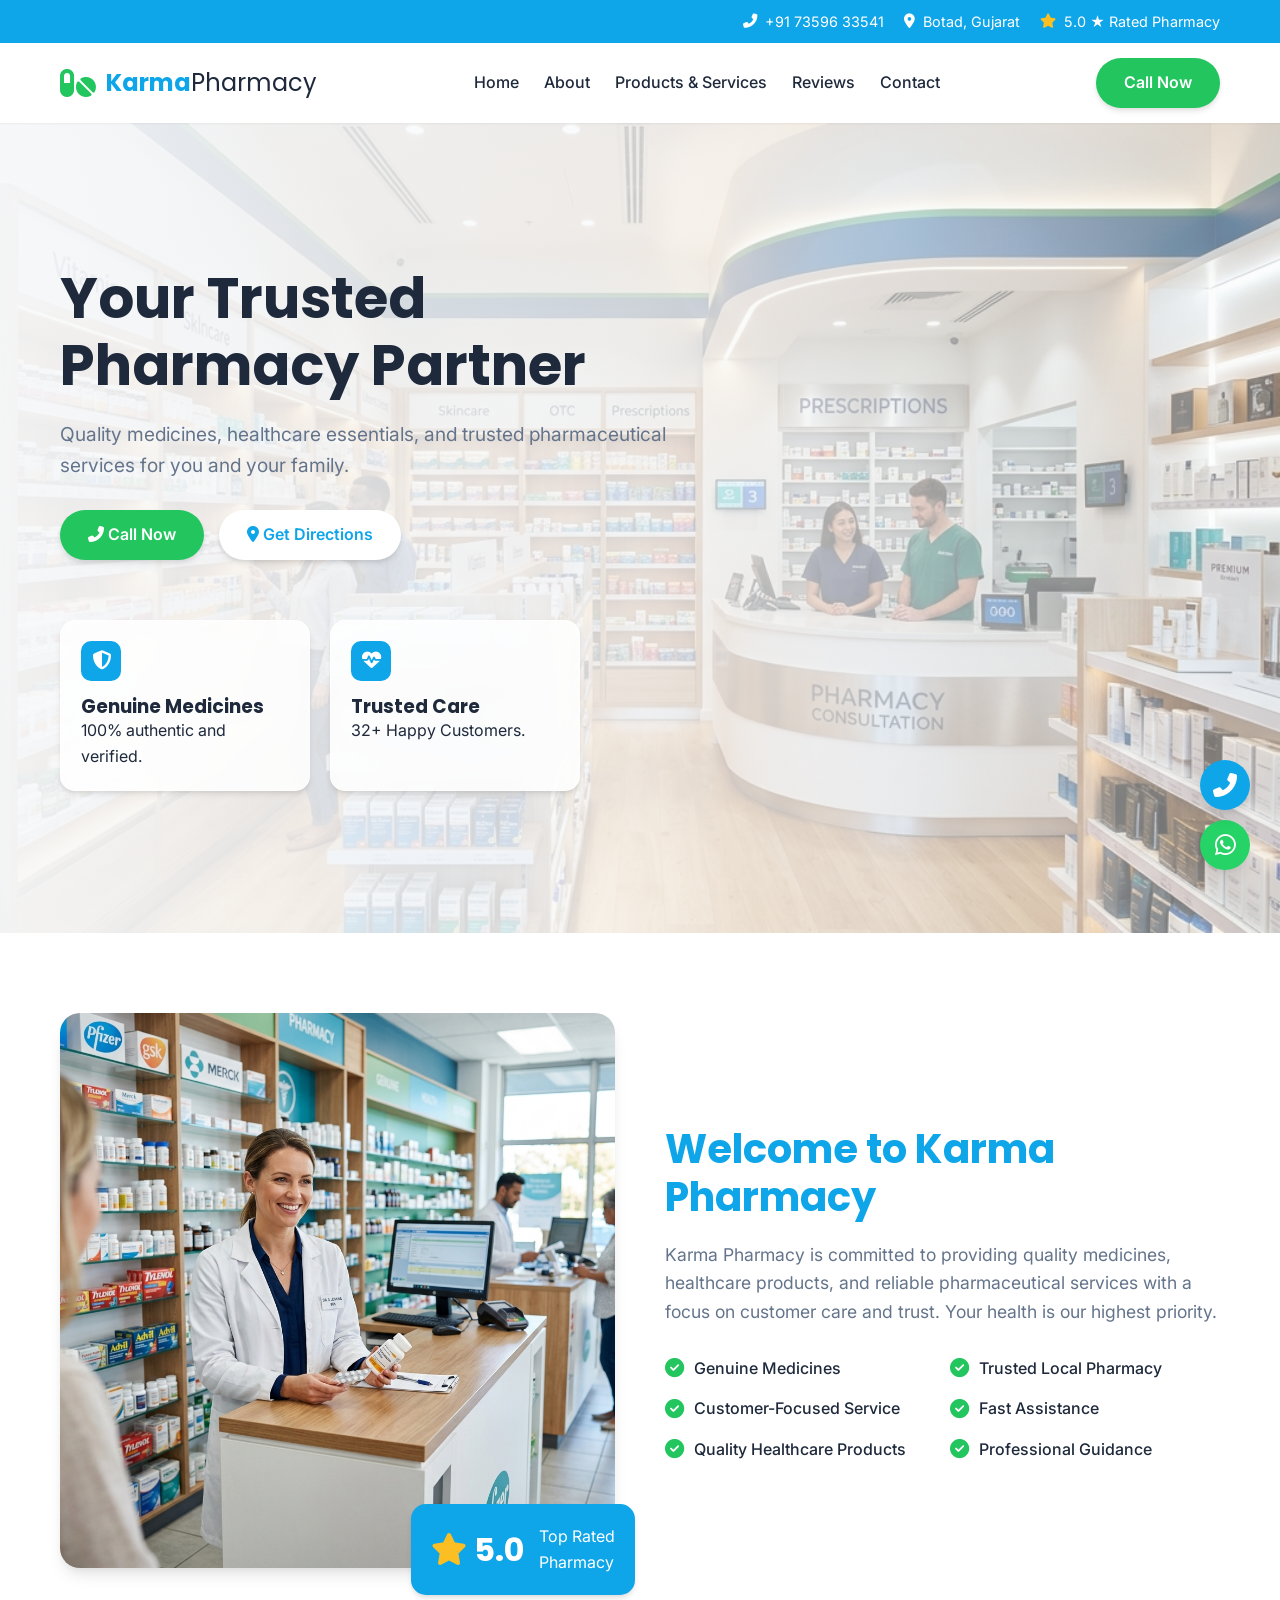
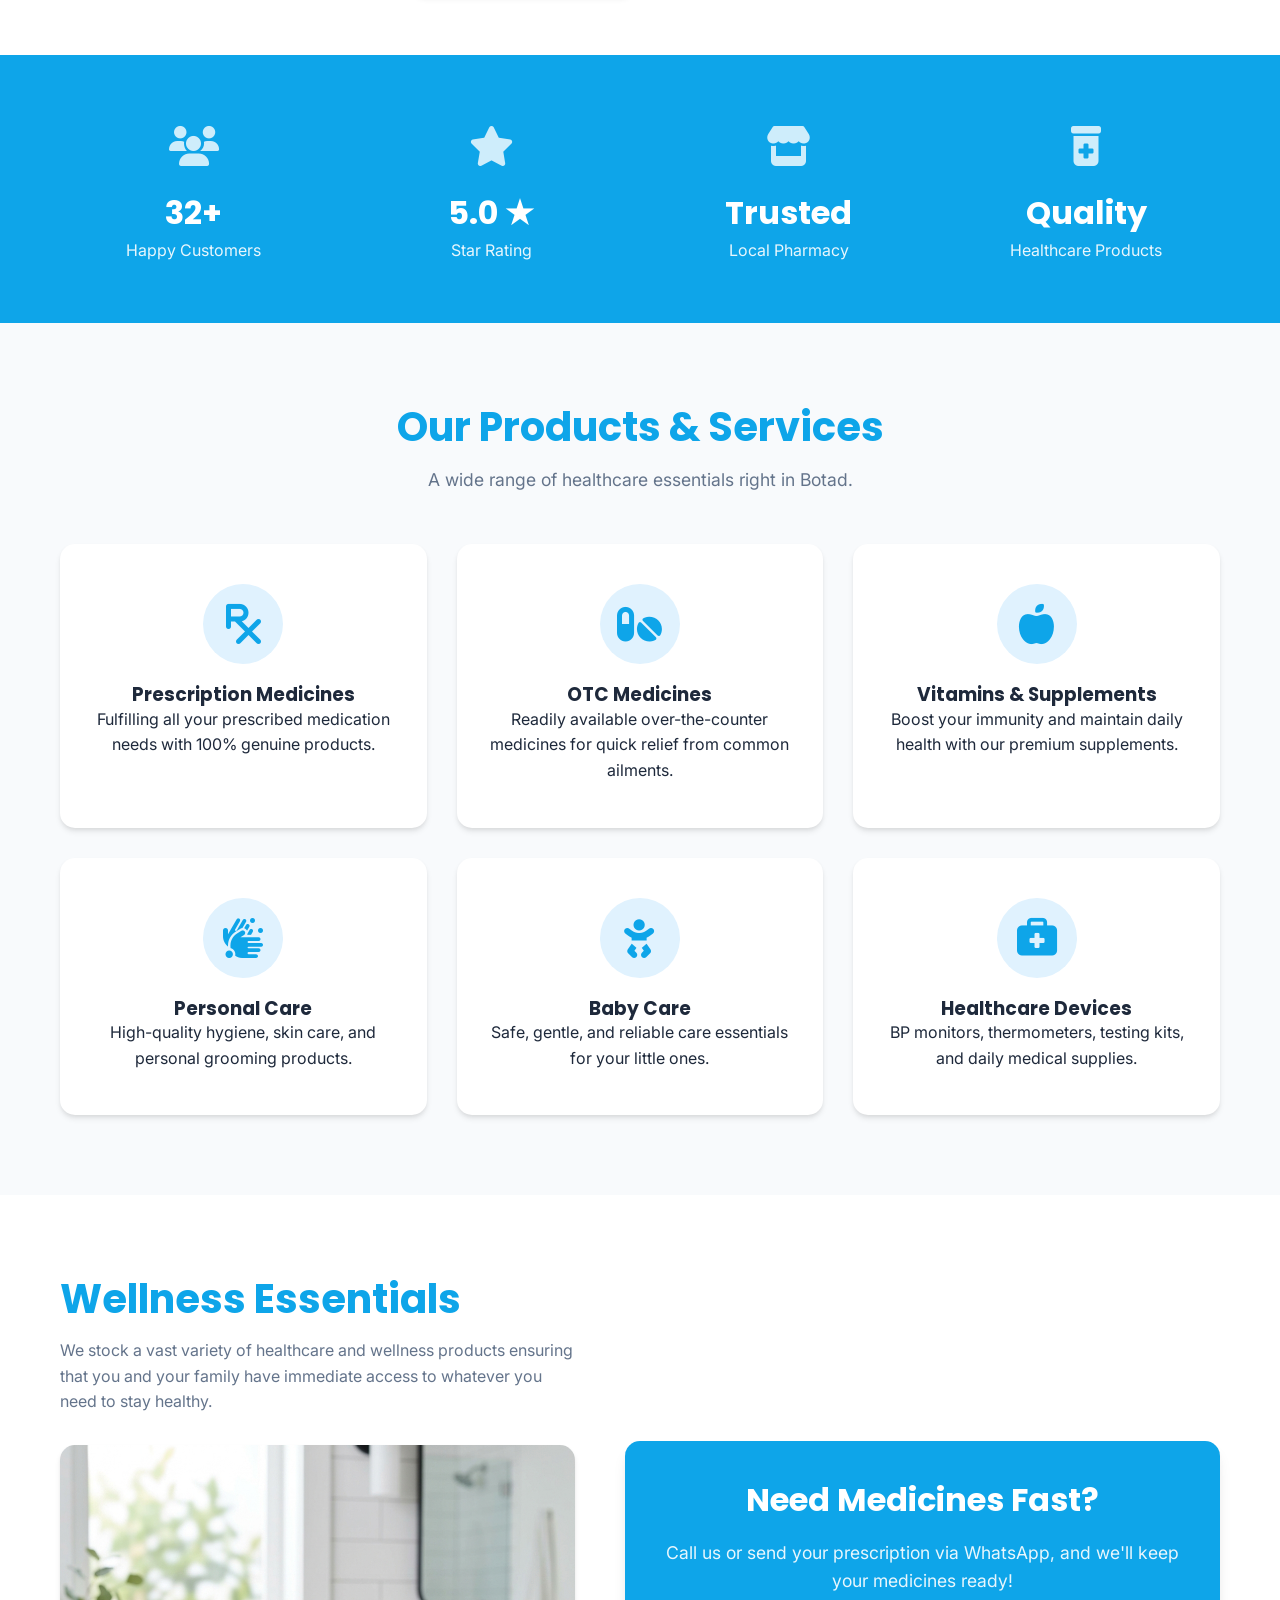
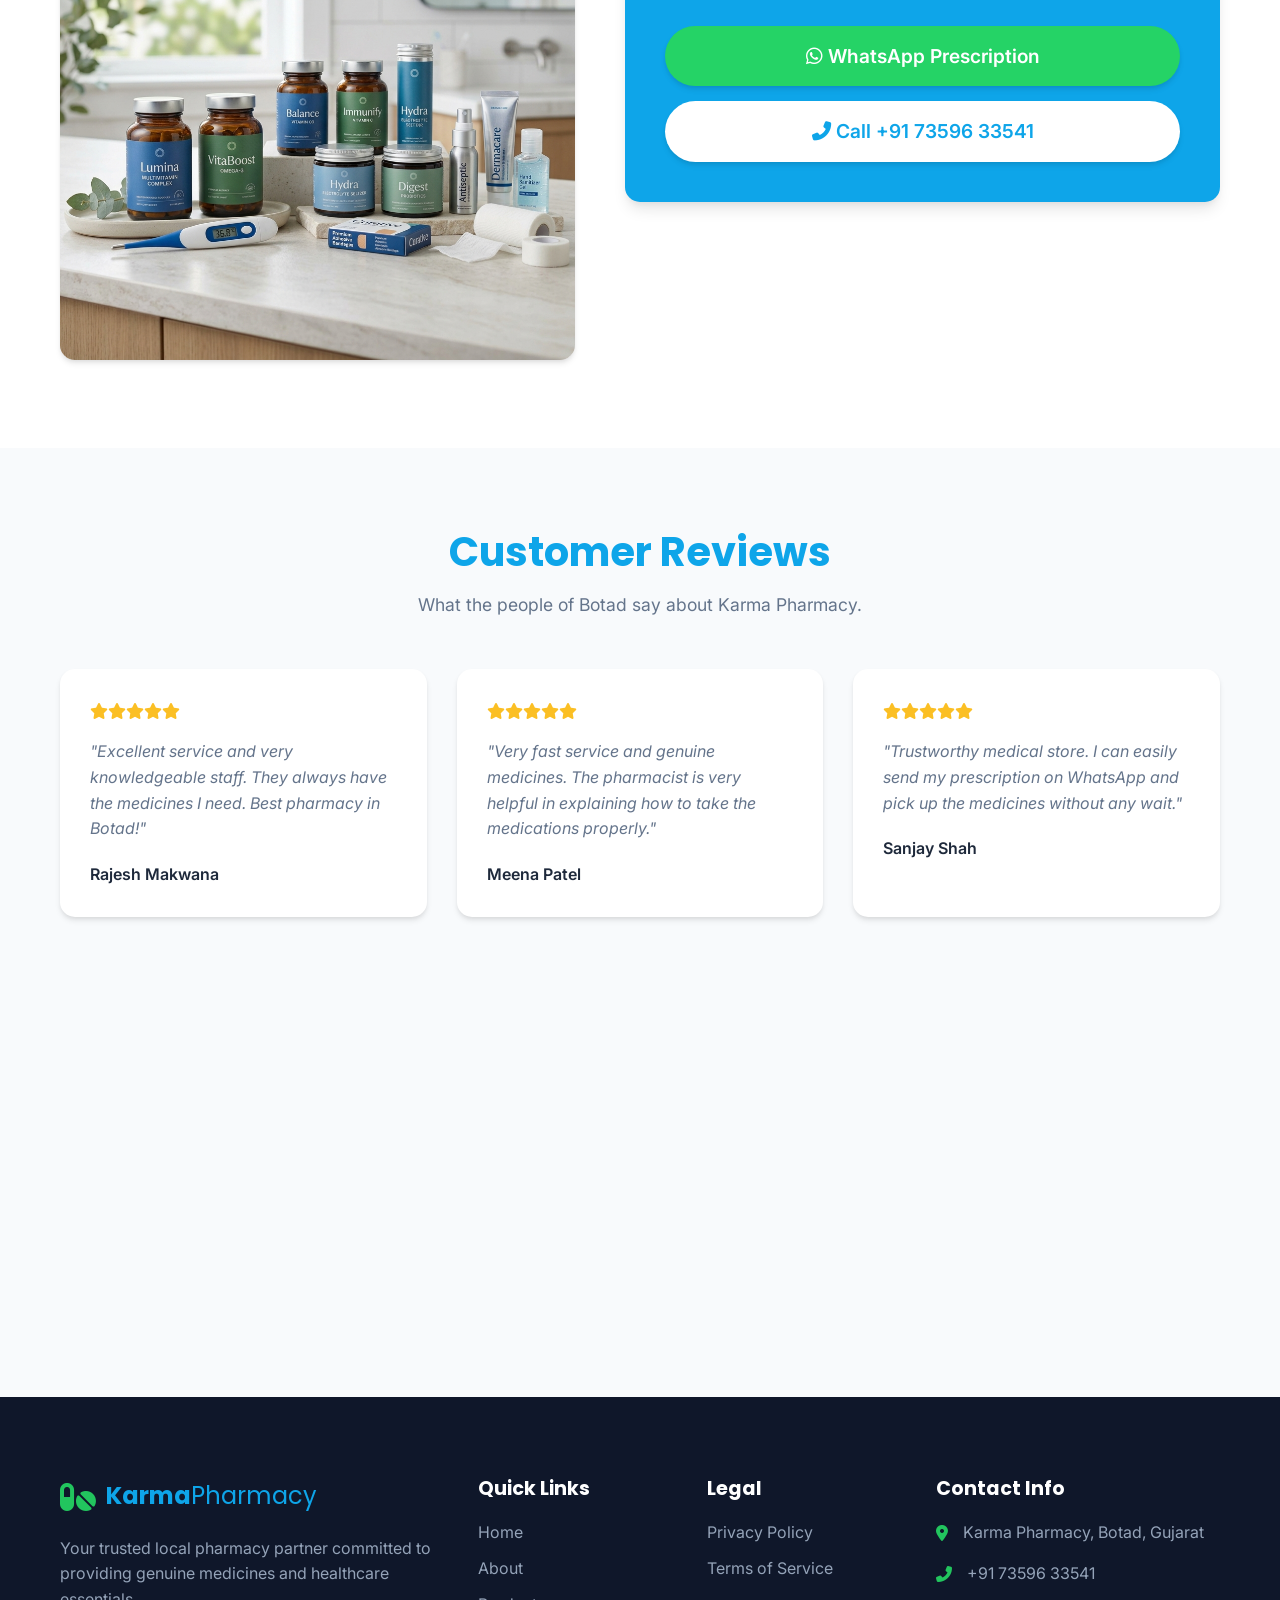
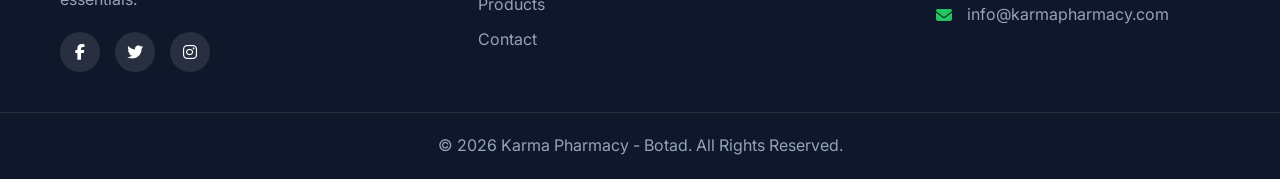
==== karma-pharmacy/index.html @ 5d07d371 "Add Karma Pharmacy website" ====
<!DOCTYPE html>
<html lang="en">
<head>
    <meta charset="UTF-8">
    <meta name="viewport" content="width=device-width, initial-scale=1.0">
    <title>Karma Pharmacy - Trusted Pharmacy in Botad</title>
    <meta name="description" content="Quality medicines, healthcare essentials, and trusted pharmaceutical services for you and your family at Karma Pharmacy, Botad.">
    <!-- Google Fonts -->
    <link rel="preconnect" href="https://fonts.googleapis.com">
    <link rel="preconnect" href="https://fonts.gstatic.com" crossorigin>
    <link href="https://fonts.googleapis.com/css2?family=Inter:wght@400;500;600&family=Poppins:wght@500;600;700&display=swap" rel="stylesheet">
    <!-- FontAwesome for Icons -->
    <link rel="stylesheet" href="https://cdnjs.cloudflare.com/ajax/libs/font-awesome/6.4.0/css/all.min.css">
    <!-- Custom CSS -->
    <link rel="stylesheet" href="css/style.css">
</head>
<body>
    <!-- Top Bar -->
    <div class="top-bar">
        <div class="container">
            <div class="contact-info">
                <span><i class="fas fa-phone-alt"></i> +91 73596 33541</span>
                <span><i class="fas fa-map-marker-alt"></i> Botad, Gujarat</span>
                <span><i class="fas fa-star" style="color: #FBBF24;"></i> 5.0 ★ Rated Pharmacy</span>
            </div>
        </div>
    </div>

    <!-- Navigation -->
    <nav class="navbar" id="navbar">
        <div class="container nav-container">
            <a href="#" class="logo">
                <i class="fas fa-pills logo-icon"></i>
                <span class="logo-text">Karma<span>Pharmacy</span></span>
            </a>
            <ul class="nav-links">
                <li><a href="#home">Home</a></li>
                <li><a href="#about">About</a></li>
                <li><a href="#services">Products & Services</a></li>
                <li><a href="#testimonials">Reviews</a></li>
                <li><a href="#contact">Contact</a></li>
            </ul>
            <a href="tel:+917359633541" class="btn btn-primary nav-btn">Call Now</a>
            <div class="mobile-menu-icon" id="mobile-menu-icon">
                <i class="fas fa-bars"></i>
            </div>
        </div>
    </nav>

    <!-- Hero Section -->
    <header id="home" class="hero">
        <div class="hero-overlay"></div>
        <div class="container hero-container">
            <div class="hero-content fade-in">
                <h1>Your Trusted Pharmacy Partner</h1>
                <p>Quality medicines, healthcare essentials, and trusted pharmaceutical services for you and your family.</p>
                <div class="hero-buttons">
                    <a href="tel:+917359633541" class="btn btn-primary">
                        <i class="fas fa-phone-alt"></i> Call Now
                    </a>
                    <a href="#contact" class="btn btn-secondary">
                        <i class="fas fa-map-marker-alt"></i> Get Directions
                    </a>
                </div>
            </div>
            <div class="hero-cards fade-in delay-1">
                <div class="glass-card">
                    <div class="icon-box"><i class="fas fa-shield-alt"></i></div>
                    <h3>Genuine Medicines</h3>
                    <p>100% authentic and verified.</p>
                </div>
                <div class="glass-card">
                    <div class="icon-box"><i class="fas fa-heartbeat"></i></div>
                    <h3>Trusted Care</h3>
                    <p>32+ Happy Customers.</p>
                </div>
            </div>
        </div>
    </header>

    <!-- About Section -->
    <section id="about" class="about section-padding bg-light">
        <div class="container about-container">
            <div class="about-image fade-in">
                <img src="" id="about-img" alt="Karma Pharmacy Inside Store">
                <div class="experience-badge">
                    <span class="number"><i class="fas fa-star" style="color: #FBBF24;"></i> 5.0</span>
                    <span class="text">Top Rated<br>Pharmacy</span>
                </div>
            </div>
            <div class="about-content fade-in delay-1">
                <h2>Welcome to Karma Pharmacy</h2>
                <p>Karma Pharmacy is committed to providing quality medicines, healthcare products, and reliable pharmaceutical services with a focus on customer care and trust. Your health is our highest priority.</p>
                <ul class="features-list">
                    <li><i class="fas fa-check-circle"></i> Genuine Medicines</li>
                    <li><i class="fas fa-check-circle"></i> Trusted Local Pharmacy</li>
                    <li><i class="fas fa-check-circle"></i> Customer-Focused Service</li>
                    <li><i class="fas fa-check-circle"></i> Fast Assistance</li>
                    <li><i class="fas fa-check-circle"></i> Quality Healthcare Products</li>
                    <li><i class="fas fa-check-circle"></i> Professional Guidance</li>
                </ul>
            </div>
        </div>
    </section>

    <!-- Statistics Section -->
    <section class="features">
        <div class="container stats-grid">
            <div class="stat-box slide-up">
                <div class="stat-icon"><i class="fas fa-users"></i></div>
                <h3>32+</h3>
                <p>Happy Customers</p>
            </div>
            <div class="stat-box slide-up delay-1">
                <div class="stat-icon"><i class="fas fa-star"></i></div>
                <h3>5.0 ★</h3>
                <p>Star Rating</p>
            </div>
            <div class="stat-box slide-up delay-2">
                <div class="stat-icon"><i class="fas fa-store"></i></div>
                <h3>Trusted</h3>
                <p>Local Pharmacy</p>
            </div>
            <div class="stat-box slide-up delay-3">
                <div class="stat-icon"><i class="fas fa-prescription-bottle-alt"></i></div>
                <h3>Quality</h3>
                <p>Healthcare Products</p>
            </div>
        </div>
    </section>

    <!-- Services / Products Section -->
    <section id="services" class="services section-padding">
        <div class="container">
            <div class="section-title fade-in">
                <h2>Our Products & Services</h2>
                <p>A wide range of healthcare essentials right in Botad.</p>
            </div>
            <div class="services-grid">
                <div class="service-card slide-up">
                    <div class="service-icon"><i class="fas fa-prescription"></i></div>
                    <h3>Prescription Medicines</h3>
                    <p>Fulfilling all your prescribed medication needs with 100% genuine products.</p>
                </div>
                <div class="service-card slide-up delay-1">
                    <div class="service-icon"><i class="fas fa-pills"></i></div>
                    <h3>OTC Medicines</h3>
                    <p>Readily available over-the-counter medicines for quick relief from common ailments.</p>
                </div>
                <div class="service-card slide-up delay-2">
                    <div class="service-icon"><i class="fas fa-apple-alt"></i></div>
                    <h3>Vitamins & Supplements</h3>
                    <p>Boost your immunity and maintain daily health with our premium supplements.</p>
                </div>
                <div class="service-card slide-up">
                    <div class="service-icon"><i class="fas fa-hands-wash"></i></div>
                    <h3>Personal Care</h3>
                    <p>High-quality hygiene, skin care, and personal grooming products.</p>
                </div>
                <div class="service-card slide-up delay-1">
                    <div class="service-icon"><i class="fas fa-baby"></i></div>
                    <h3>Baby Care</h3>
                    <p>Safe, gentle, and reliable care essentials for your little ones.</p>
                </div>
                <div class="service-card slide-up delay-2">
                    <div class="service-icon"><i class="fas fa-briefcase-medical"></i></div>
                    <h3>Healthcare Devices</h3>
                    <p>BP monitors, thermometers, testing kits, and daily medical supplies.</p>
                </div>
            </div>
        </div>
    </section>

    <!-- Products Highlight Section (Like Appointment Section) -->
    <section id="products-highlight" class="appointment section-padding bg-light">
        <div class="container appointment-container">
            <div class="appointment-content fade-in">
                <h2>Wellness Essentials</h2>
                <p>We stock a vast variety of healthcare and wellness products ensuring that you and your family have immediate access to whatever you need to stay healthy.</p>
                <div class="appointment-image-wrapper" style="margin-top: 30px;">
                     <img src="" id="products-img" alt="Healthcare Essentials">
                </div>
            </div>
            <div class="appointment-form-wrapper fade-in delay-1" style="background-color: var(--primary-color); color: var(--white); display: flex; flex-direction: column; justify-content: center; text-align: center;">
                <h3 style="color: var(--white); font-size: 2rem; margin-bottom: 20px;">Need Medicines Fast?</h3>
                <p style="color: rgba(255,255,255,0.9); margin-bottom: 30px; font-size: 1.1rem;">Call us or send your prescription via WhatsApp, and we'll keep your medicines ready!</p>
                <a href="https://wa.me/917359633541" class="btn btn-secondary" style="font-size: 1.2rem; padding: 15px 30px; margin-bottom: 15px; background-color: #25D366; color: white;">
                    <i class="fab fa-whatsapp"></i> WhatsApp Prescription
                </a>
                <a href="tel:+917359633541" class="btn btn-secondary" style="font-size: 1.2rem; padding: 15px 30px;">
                    <i class="fas fa-phone-alt"></i> Call +91 73596 33541
                </a>
            </div>
        </div>
    </section>

    <!-- Testimonials Section -->
    <section id="testimonials" class="testimonials section-padding">
        <div class="container">
            <div class="section-title fade-in">
                <h2>Customer Reviews</h2>
                <p>What the people of Botad say about Karma Pharmacy.</p>
            </div>
            <div class="testimonials-grid">
                <div class="testimonial-card slide-up">
                    <div class="rating">
                        <i class="fas fa-star"></i><i class="fas fa-star"></i><i class="fas fa-star"></i><i class="fas fa-star"></i><i class="fas fa-star"></i>
                    </div>
                    <p>"Excellent service and very knowledgeable staff. They always have the medicines I need. Best pharmacy in Botad!"</p>
                    <div class="patient-info">
                        <div class="patient-name">Rajesh Makwana</div>
                    </div>
                </div>
                <div class="testimonial-card slide-up delay-1">
                    <div class="rating">
                        <i class="fas fa-star"></i><i class="fas fa-star"></i><i class="fas fa-star"></i><i class="fas fa-star"></i><i class="fas fa-star"></i>
                    </div>
                    <p>"Very fast service and genuine medicines. The pharmacist is very helpful in explaining how to take the medications properly."</p>
                    <div class="patient-info">
                        <div class="patient-name">Meena Patel</div>
                    </div>
                </div>
                <div class="testimonial-card slide-up delay-2">
                    <div class="rating">
                        <i class="fas fa-star"></i><i class="fas fa-star"></i><i class="fas fa-star"></i><i class="fas fa-star"></i><i class="fas fa-star"></i>
                    </div>
                    <p>"Trustworthy medical store. I can easily send my prescription on WhatsApp and pick up the medicines without any wait."</p>
                    <div class="patient-info">
                        <div class="patient-name">Sanjay Shah</div>
                    </div>
                </div>
            </div>
        </div>
    </section>

    <!-- Google Map Section -->
    <section class="map-section">
        <!-- Embedded Google Map targeting Botad, Gujarat -->
        <iframe src="https://www.google.com/maps/embed?pb=!1m18!1m12!1m3!1d58931.57948386348!2d71.62635955!3d22.1678122!2m3!1f0!2f0!3f0!3m2!1i1024!2i768!4f13.1!3m3!1m2!1s0x3958c281df434311%3A0xcba20d04ab906e53!2sBotad%2C%20Gujarat!5e0!3m2!1sen!2sin!4v1700000000000!5m2!1sen!2sin" width="100%" height="400" style="border:0;" allowfullscreen="" loading="lazy" referrerpolicy="no-referrer-when-downgrade"></iframe>
    </section>

    <!-- Contact Section & Footer -->
    <footer id="contact" class="footer">
        <div class="container footer-grid">
            <div class="footer-col brand-col">
                <a href="#" class="logo footer-logo">
                    <i class="fas fa-pills logo-icon"></i>
                    <span class="logo-text">Karma<span>Pharmacy</span></span>
                </a>
                <p>Your trusted local pharmacy partner committed to providing genuine medicines and healthcare essentials.</p>
                <div class="social-links">
                    <a href="#"><i class="fab fa-facebook-f"></i></a>
                    <a href="#"><i class="fab fa-twitter"></i></a>
                    <a href="#"><i class="fab fa-instagram"></i></a>
                </div>
            </div>
            <div class="footer-col">
                <h3>Quick Links</h3>
                <ul class="footer-links">
                    <li><a href="#home">Home</a></li>
                    <li><a href="#about">About</a></li>
                    <li><a href="#services">Products</a></li>
                    <li><a href="#contact">Contact</a></li>
                </ul>
            </div>
            <div class="footer-col">
                <h3>Legal</h3>
                <ul class="footer-links">
                    <li><a href="#">Privacy Policy</a></li>
                    <li><a href="#">Terms of Service</a></li>
                </ul>
            </div>
            <div class="footer-col">
                <h3>Contact Info</h3>
                <div class="contact-item">
                    <i class="fas fa-map-marker-alt"></i>
                    <p>Karma Pharmacy, Botad, Gujarat</p>
                </div>
                <div class="contact-item">
                    <i class="fas fa-phone-alt"></i>
                    <p>+91 73596 33541</p>
                </div>
                <div class="contact-item">
                    <i class="fas fa-envelope"></i>
                    <p>info@karmapharmacy.com</p>
                </div>
            </div>
        </div>
        <div class="footer-bottom">
            <div class="container">
                <p>&copy; 2026 Karma Pharmacy - Botad. All Rights Reserved.</p>
            </div>
        </div>
    </footer>

    <!-- Floating Action Buttons -->
    <a href="https://wa.me/917359633541" class="fab-btn whatsapp-fab" target="_blank" title="Chat on WhatsApp">
        <i class="fab fa-whatsapp"></i>
    </a>
    <a href="tel:+917359633541" class="fab-btn call-fab" title="Call Now">
        <i class="fas fa-phone-alt"></i>
    </a>
    <a href="#home" class="fab-btn scroll-top-fab" id="scrollTop" title="Scroll to Top">
        <i class="fas fa-chevron-up"></i>
    </a>

    <!-- Custom JS -->
    <script src="js/script.js"></script>
</body>
</html>
---- karma-pharmacy/css/style.css ----
:root {
    --primary-color: #0EA5E9; /* Medical Blue */
    --secondary-color: #22C55E; /* Healthcare Green */
    --accent-color: #10B981;
    --bg-color: #F8FAFC;
    --text-color: #1E293B;
    --light-text: #64748B;
    --white: #FFFFFF;
    
    --font-heading: 'Poppins', sans-serif;
    --font-body: 'Inter', sans-serif;
    
    --shadow-sm: 0 1px 2px 0 rgba(0, 0, 0, 0.05);
    --shadow-md: 0 4px 6px -1px rgba(0, 0, 0, 0.1), 0 2px 4px -1px rgba(0, 0, 0, 0.06);
    --shadow-lg: 0 10px 15px -3px rgba(0, 0, 0, 0.1), 0 4px 6px -2px rgba(0, 0, 0, 0.05);
    --shadow-hover: 0 20px 25px -5px rgba(0, 0, 0, 0.1), 0 10px 10px -5px rgba(0, 0, 0, 0.04);
    
    --transition: all 0.3s ease-in-out;
}

* {
    margin: 0;
    padding: 0;
    box-sizing: border-box;
}

html {
    scroll-behavior: smooth;
    font-size: 16px;
}

body {
    font-family: var(--font-body);
    color: var(--text-color);
    background-color: var(--bg-color);
    line-height: 1.6;
    overflow-x: hidden;
}

h1, h2, h3, h4, h5, h6 {
    font-family: var(--font-heading);
    font-weight: 700;
    color: var(--text-color);
    line-height: 1.2;
}

a {
    text-decoration: none;
    color: inherit;
    transition: var(--transition);
}

ul {
    list-style: none;
}

.container {
    max-width: 1200px;
    margin: 0 auto;
    padding: 0 20px;
}

.section-padding {
    padding: 80px 0;
}

.bg-light {
    background-color: var(--white);
}

.section-title {
    text-align: center;
    margin-bottom: 50px;
}

.section-title h2 {
    font-size: 2.5rem;
    margin-bottom: 15px;
    color: var(--primary-color);
}

.section-title p {
    color: var(--light-text);
    max-width: 600px;
    margin: 0 auto;
    font-size: 1.1rem;
}

/* Top Bar */
.top-bar {
    background-color: var(--primary-color);
    color: var(--white);
    padding: 10px 0;
    font-size: 0.9rem;
}

.contact-info {
    display: flex;
    justify-content: flex-end;
    gap: 20px;
}

.contact-info span {
    display: flex;
    align-items: center;
    gap: 8px;
}

/* Buttons */
.btn {
    display: inline-block;
    padding: 12px 28px;
    border-radius: 50px;
    font-weight: 600;
    font-size: 1rem;
    cursor: pointer;
    border: none;
    text-align: center;
    transition: var(--transition);
}

.btn-primary {
    background-color: var(--secondary-color);
    color: var(--white);
    box-shadow: var(--shadow-md);
}

.btn-primary:hover {
    background-color: #16a34a; /* darker green */
    transform: translateY(-2px);
    box-shadow: var(--shadow-lg);
    color: var(--white);
}

.btn-secondary {
    background-color: var(--white);
    color: var(--primary-color);
    box-shadow: var(--shadow-md);
}

.btn-secondary:hover {
    background-color: #f0f9ff;
    transform: translateY(-2px);
    box-shadow: var(--shadow-lg);
}

.btn-block {
    display: block;
    width: 100%;
}

/* Navigation */
.navbar {
    background-color: rgba(255, 255, 255, 0.95);
    backdrop-filter: blur(10px);
    padding: 15px 0;
    position: sticky;
    top: 0;
    z-index: 1000;
    box-shadow: var(--shadow-sm);
    transition: var(--transition);
}

.navbar.scrolled {
    padding: 10px 0;
    box-shadow: var(--shadow-md);
}

.nav-container {
    display: flex;
    justify-content: space-between;
    align-items: center;
}

.logo {
    display: flex;
    align-items: center;
    gap: 10px;
    font-size: 1.5rem;
    font-weight: 700;
    font-family: var(--font-heading);
    color: var(--primary-color);
}

.logo-icon {
    font-size: 2rem;
    color: var(--secondary-color);
}

.logo-text span {
    color: var(--text-color);
    font-weight: 400;
}

.nav-links {
    display: flex;
    gap: 25px;
}

.nav-links a {
    font-weight: 500;
    color: var(--text-color);
}

.nav-links a:hover {
    color: var(--primary-color);
}

.mobile-menu-icon {
    display: none;
    font-size: 1.5rem;
    cursor: pointer;
    color: var(--text-color);
}

/* Hero Section */
.hero {
    position: relative;
    min-height: 90vh;
    display: flex;
    align-items: center;
    background: url('../assets/images/hero.png') center/cover no-repeat;
}

.hero-overlay {
    position: absolute;
    top: 0;
    left: 0;
    width: 100%;
    height: 100%;
    background: linear-gradient(to right, rgba(248, 250, 252, 0.95) 0%, rgba(248, 250, 252, 0.8) 50%, rgba(248, 250, 252, 0.4) 100%);
}

.hero-container {
    position: relative;
    z-index: 1;
    display: flex;
    flex-direction: column;
    gap: 40px;
    width: 100%;
}

.hero-content {
    max-width: 650px;
}

.hero-content h1 {
    font-size: 3.5rem;
    color: var(--text-color);
    margin-bottom: 20px;
}

.hero-content p {
    font-size: 1.2rem;
    color: var(--light-text);
    margin-bottom: 30px;
}

.hero-buttons {
    display: flex;
    gap: 15px;
}

.hero-cards {
    display: flex;
    gap: 20px;
    margin-top: 20px;
}

.glass-card {
    background: rgba(255, 255, 255, 0.85);
    backdrop-filter: blur(12px);
    border: 1px solid rgba(255, 255, 255, 0.6);
    padding: 20px;
    border-radius: 15px;
    box-shadow: var(--shadow-md);
    flex: 1;
    max-width: 250px;
    transition: var(--transition);
}

.glass-card:hover {
    transform: translateY(-5px);
    box-shadow: var(--shadow-hover);
}

.glass-card .icon-box {
    background-color: var(--primary-color);
    color: var(--white);
    width: 40px;
    height: 40px;
    border-radius: 10px;
    display: flex;
    align-items: center;
    justify-content: center;
    font-size: 1.2rem;
    margin-bottom: 15px;
}

/* Services */
.services-grid {
    display: grid;
    grid-template-columns: repeat(auto-fit, minmax(280px, 1fr));
    gap: 30px;
}

.service-card {
    background-color: var(--white);
    padding: 40px 30px;
    border-radius: 15px;
    box-shadow: var(--shadow-md);
    text-align: center;
    transition: var(--transition);
    border-bottom: 4px solid transparent;
}

.service-card:hover {
    transform: translateY(-10px);
    box-shadow: var(--shadow-hover);
    border-bottom-color: var(--secondary-color);
}

.service-icon {
    width: 80px;
    height: 80px;
    background-color: #E0F2FE; /* Light blue */
    color: var(--primary-color);
    border-radius: 50%;
    display: flex;
    align-items: center;
    justify-content: center;
    font-size: 2.5rem;
    margin: 0 auto 20px;
    transition: var(--transition);
}

.service-card:hover .service-icon {
    background-color: var(--secondary-color);
    color: var(--white);
}

/* About Section */
.about-container {
    display: flex;
    align-items: center;
    gap: 50px;
}

.about-image {
    flex: 1;
    position: relative;
}

.about-image img {
    width: 100%;
    border-radius: 20px;
    box-shadow: var(--shadow-lg);
}

.experience-badge {
    position: absolute;
    bottom: -20px;
    right: -20px;
    background-color: var(--primary-color);
    color: var(--white);
    padding: 20px;
    border-radius: 15px;
    box-shadow: var(--shadow-md);
    display: flex;
    align-items: center;
    gap: 15px;
}

.experience-badge .number {
    font-size: 2rem;
    font-weight: 700;
    font-family: var(--font-heading);
}

.about-content {
    flex: 1;
}

.about-content h2 {
    font-size: 2.5rem;
    color: var(--primary-color);
    margin-bottom: 20px;
}

.about-content p {
    color: var(--light-text);
    margin-bottom: 30px;
    font-size: 1.1rem;
}

.features-list {
    display: grid;
    grid-template-columns: 1fr 1fr;
    gap: 15px;
}

.features-list li {
    display: flex;
    align-items: center;
    gap: 10px;
    font-weight: 500;
}

.features-list li i {
    color: var(--secondary-color);
    font-size: 1.2rem;
}

/* Features / Statistics */
.features {
    background-color: var(--primary-color);
    padding: 60px 0;
    color: var(--white);
}

.stats-grid {
    display: grid;
    grid-template-columns: repeat(auto-fit, minmax(200px, 1fr));
    gap: 30px;
    text-align: center;
}

.stat-icon {
    font-size: 2.5rem;
    margin-bottom: 15px;
    color: rgba(255, 255, 255, 0.8);
}

.stat-box h3 {
    font-size: 2rem;
    color: var(--white);
    display: inline-block;
    font-family: var(--font-heading);
}

.stat-box p {
    font-size: 1rem;
    margin-top: 5px;
    color: rgba(255, 255, 255, 0.9);
}

/* Testimonials */
.testimonials-grid {
    display: grid;
    grid-template-columns: repeat(auto-fit, minmax(300px, 1fr));
    gap: 30px;
}

.testimonial-card {
    background-color: var(--white);
    padding: 30px;
    border-radius: 15px;
    box-shadow: var(--shadow-md);
    position: relative;
}

.rating {
    color: #FBBF24;
    margin-bottom: 15px;
}

.testimonial-card p {
    font-style: italic;
    color: var(--light-text);
    margin-bottom: 20px;
}

.patient-info {
    display: flex;
    align-items: center;
    gap: 15px;
}

.patient-name {
    font-weight: 600;
    color: var(--text-color);
}

/* Products Highlights (Appointment style section) */
.appointment-container {
    display: flex;
    gap: 50px;
    align-items: center;
}

.appointment-content {
    flex: 1;
}

.appointment-content h2 {
    font-size: 2.5rem;
    color: var(--primary-color);
    margin-bottom: 15px;
}

.appointment-content p {
    color: var(--light-text);
    margin-bottom: 30px;
}

.appointment-image-wrapper img {
    width: 100%;
    border-radius: 15px;
    box-shadow: var(--shadow-md);
}

.appointment-form-wrapper {
    flex: 1;
    background-color: var(--white);
    padding: 40px;
    border-radius: 15px;
    box-shadow: var(--shadow-lg);
}

/* Map Section */
.map-section {
    line-height: 0;
}

/* Footer */
.footer {
    background-color: #0F172A;
    color: #94A3B8;
    padding-top: 80px;
}

.footer-grid {
    display: grid;
    grid-template-columns: 2fr 1fr 1fr 1.5fr;
    gap: 40px;
    margin-bottom: 40px;
}

.footer-col h3 {
    color: var(--white);
    margin-bottom: 20px;
    font-size: 1.2rem;
}

.footer-logo {
    color: var(--white);
    margin-bottom: 20px;
    display: inline-flex;
}

.footer-logo span {
    color: var(--primary-color);
}

.brand-col p {
    margin-bottom: 20px;
}

.social-links {
    display: flex;
    gap: 15px;
}

.social-links a {
    width: 40px;
    height: 40px;
    background-color: rgba(255, 255, 255, 0.1);
    color: var(--white);
    display: flex;
    align-items: center;
    justify-content: center;
    border-radius: 50%;
    transition: var(--transition);
}

.social-links a:hover {
    background-color: var(--primary-color);
    transform: translateY(-3px);
}

.footer-links li {
    margin-bottom: 10px;
}

.footer-links a:hover {
    color: var(--primary-color);
}

.contact-item {
    display: flex;
    gap: 15px;
    margin-bottom: 15px;
}

.contact-item i {
    color: var(--secondary-color);
    margin-top: 5px;
}

.footer-bottom {
    border-top: 1px solid rgba(255, 255, 255, 0.1);
    padding: 20px 0;
    text-align: center;
}

/* Floating Action Buttons */
.fab-btn {
    position: fixed;
    width: 50px;
    height: 50px;
    border-radius: 50%;
    display: flex;
    align-items: center;
    justify-content: center;
    color: var(--white);
    font-size: 1.5rem;
    box-shadow: var(--shadow-lg);
    z-index: 100;
    transition: var(--transition);
}

.whatsapp-fab {
    bottom: 30px;
    right: 30px;
    background-color: #25D366;
}

.call-fab {
    bottom: 90px;
    right: 30px;
    background-color: var(--primary-color);
}

.scroll-top-fab {
    bottom: 30px;
    left: 30px;
    background-color: var(--secondary-color);
    opacity: 0;
    visibility: hidden;
}

.scroll-top-fab.visible {
    opacity: 1;
    visibility: visible;
}

.fab-btn:hover {
    transform: scale(1.1);
    color: var(--white);
}

/* Animations */
.fade-in {
    opacity: 0;
    transform: translateY(20px);
    transition: opacity 0.8s ease-out, transform 0.8s ease-out;
}

.fade-in.appear {
    opacity: 1;
    transform: translateY(0);
}

.slide-up {
    opacity: 0;
    transform: translateY(40px);
    transition: opacity 0.8s ease-out, transform 0.8s ease-out;
}

.slide-up.appear {
    opacity: 1;
    transform: translateY(0);
}

.delay-1 { transition-delay: 0.2s; }
.delay-2 { transition-delay: 0.4s; }
.delay-3 { transition-delay: 0.6s; }

/* Responsive */
@media (max-width: 992px) {
    .hero-content h1 { font-size: 3rem; }
    .about-container { flex-direction: column; }
    .appointment-container { flex-direction: column; }
    .footer-grid { grid-template-columns: 1fr 1fr; }
}

@media (max-width: 768px) {
    .top-bar { padding: 5px 0; }
    .contact-info {
        flex-direction: column;
        align-items: center;
        gap: 5px;
        font-size: 0.8rem;
    }
    .nav-links {
        position: absolute;
        top: 100%;
        left: 0;
        width: 100%;
        background-color: var(--white);
        flex-direction: column;
        gap: 0;
        box-shadow: var(--shadow-md);
        display: none;
    }
    
    .nav-links.active {
        display: flex;
    }
    
    .nav-links li {
        text-align: center;
        border-bottom: 1px solid #f1f5f9;
    }
    
    .nav-links a {
        display: block;
        padding: 15px;
    }
    
    .nav-btn { display: none; }
    .mobile-menu-icon { display: block; }
    
    .hero-content h1 { font-size: 2.5rem; }
    .hero-cards { flex-direction: column; }
    .glass-card { max-width: 100%; }
    
    .features-list { grid-template-columns: 1fr; }
    .footer-grid { grid-template-columns: 1fr; }
}
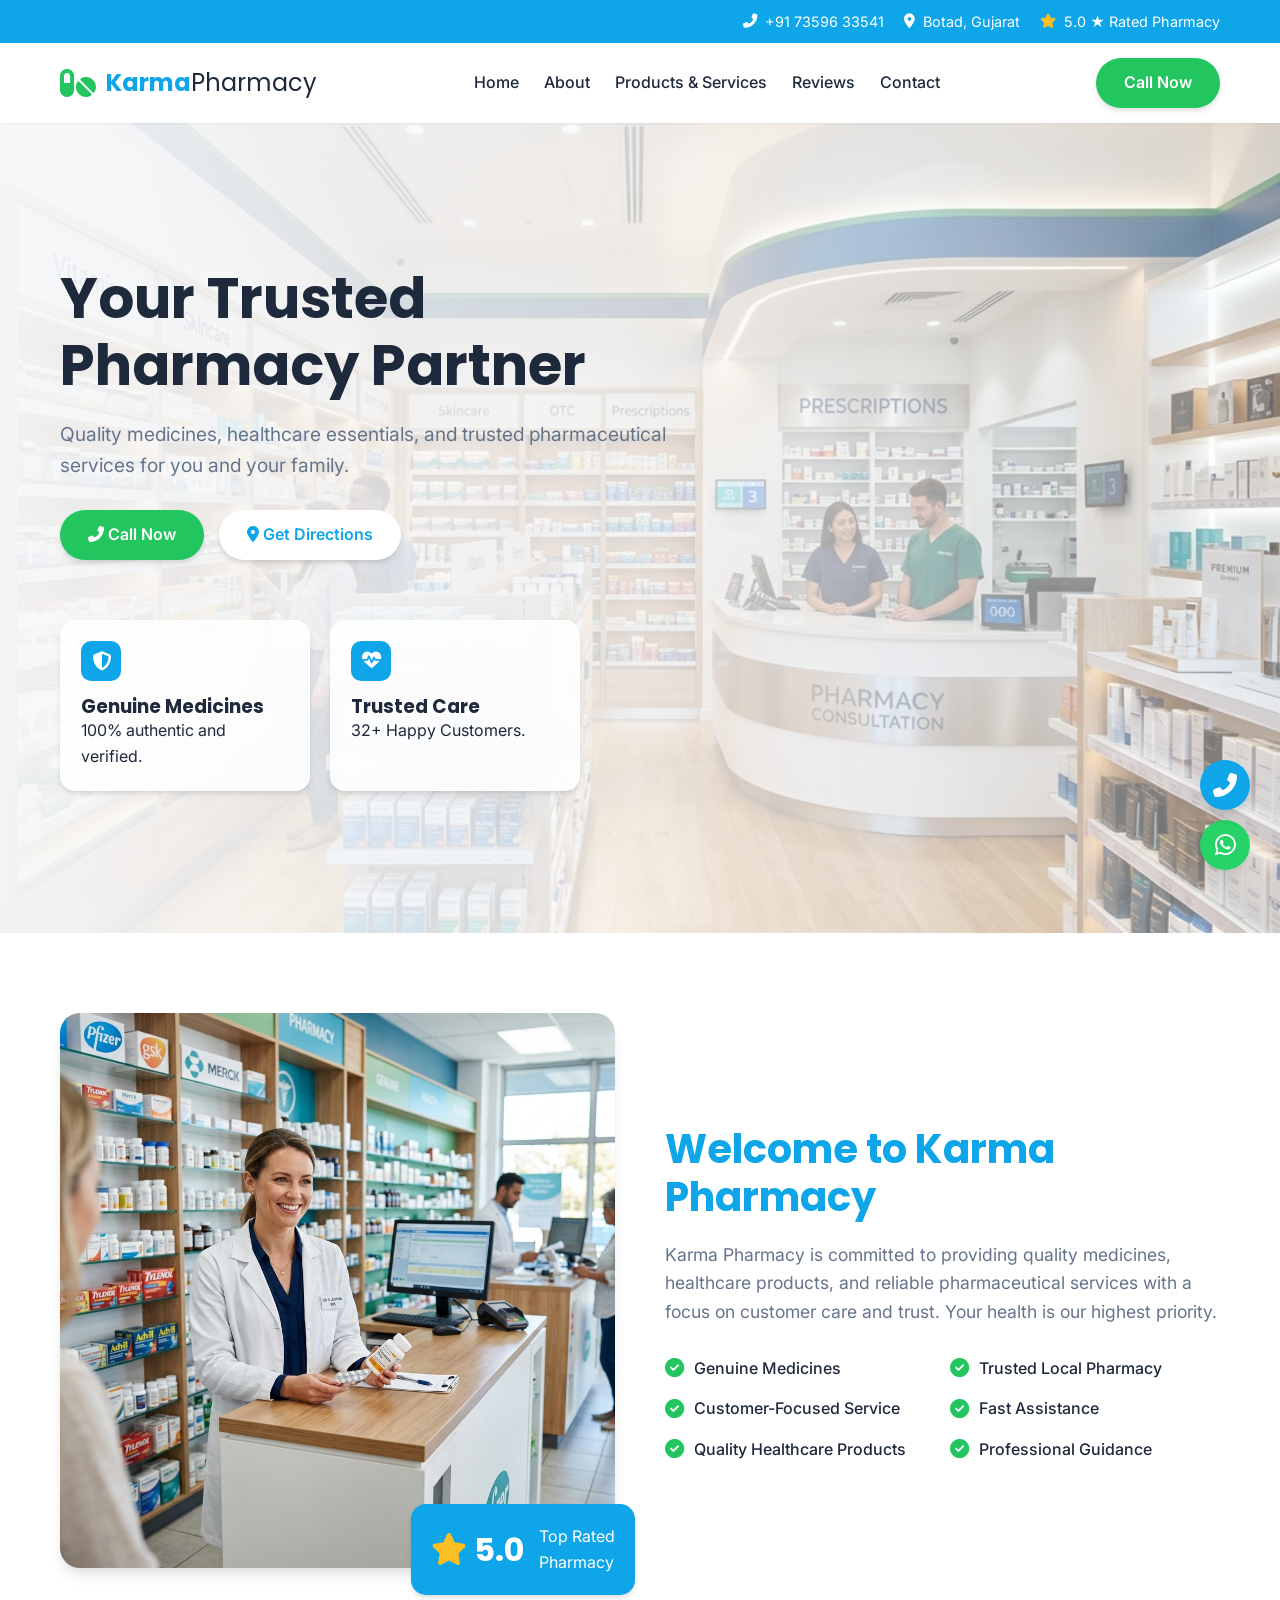
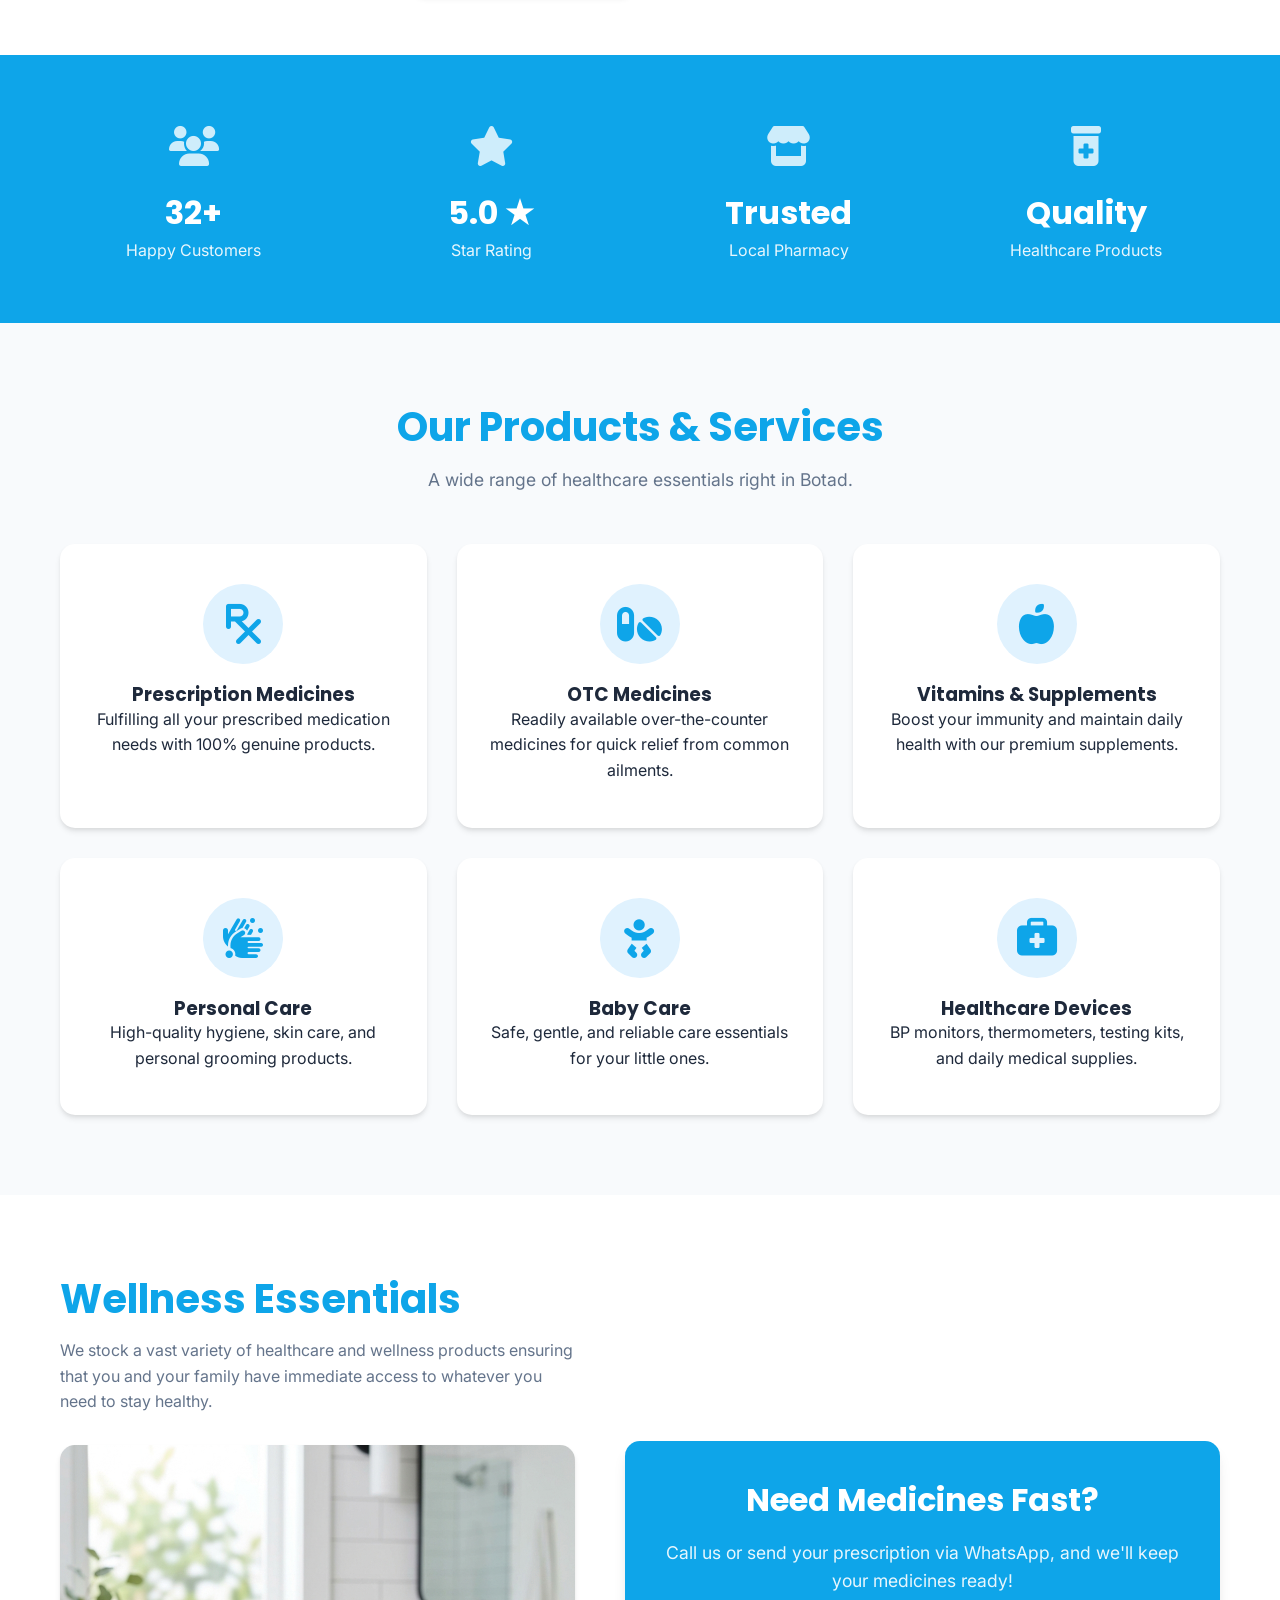
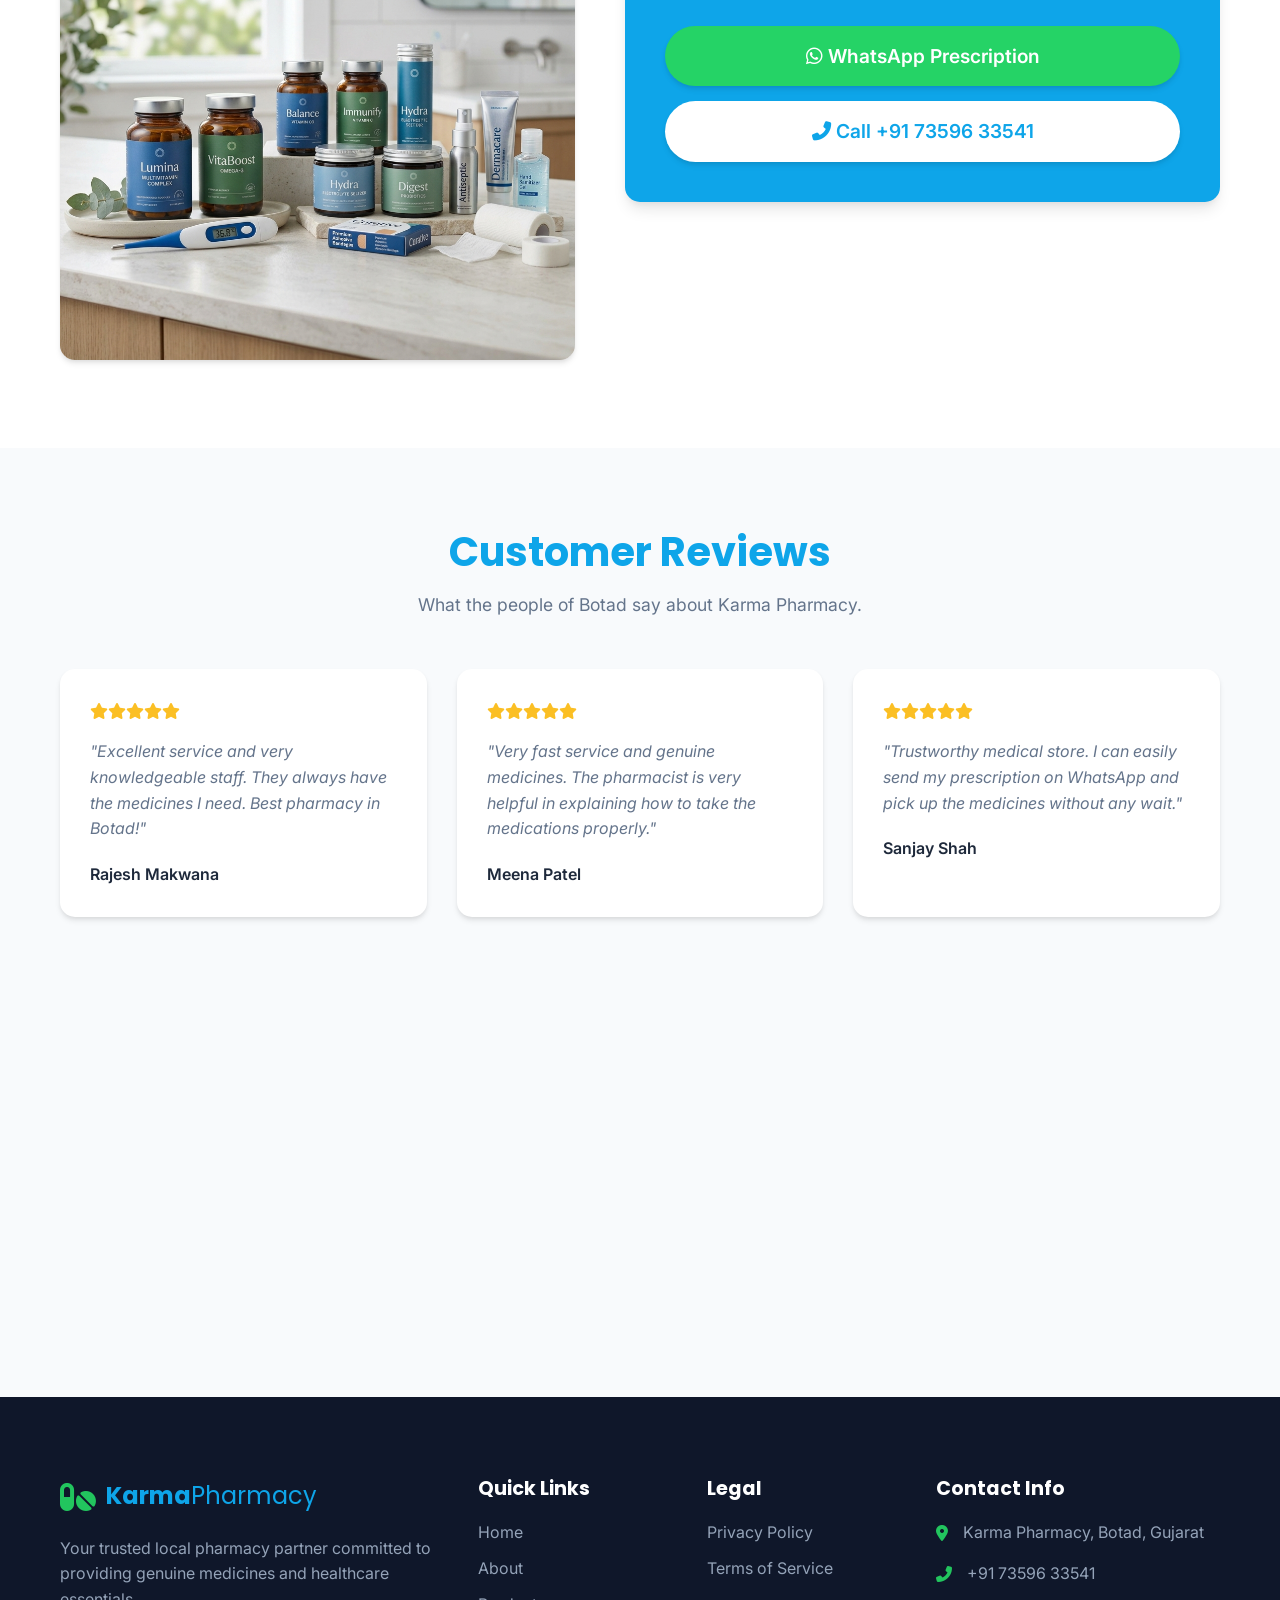
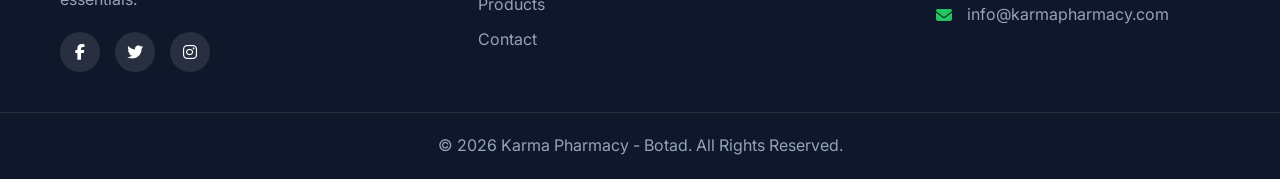
==== commit 6d5ed871: "Fix image loading issue in Karma Pharmacy" ====
--- a/karma-pharmacy/index.html
+++ b/karma-pharmacy/index.html
@@ -82,7 +82,7 @@
     <section id="about" class="about section-padding bg-light">
         <div class="container about-container">
             <div class="about-image fade-in">
-                <img src="" id="about-img" alt="Karma Pharmacy Inside Store">
+                <img src="assets/images/team.png" id="about-img" alt="Karma Pharmacy Inside Store">
                 <div class="experience-badge">
                     <span class="number"><i class="fas fa-star" style="color: #FBBF24;"></i> 5.0</span>
                     <span class="text">Top Rated<br>Pharmacy</span>
@@ -178,7 +178,7 @@
                 <h2>Wellness Essentials</h2>
                 <p>We stock a vast variety of healthcare and wellness products ensuring that you and your family have immediate access to whatever you need to stay healthy.</p>
                 <div class="appointment-image-wrapper" style="margin-top: 30px;">
-                     <img src="" id="products-img" alt="Healthcare Essentials">
+                     <img src="assets/images/consultation.png" id="products-img" alt="Healthcare Essentials">
                 </div>
             </div>
             <div class="appointment-form-wrapper fade-in delay-1" style="background-color: var(--primary-color); color: var(--white); display: flex; flex-direction: column; justify-content: center; text-align: center;">
